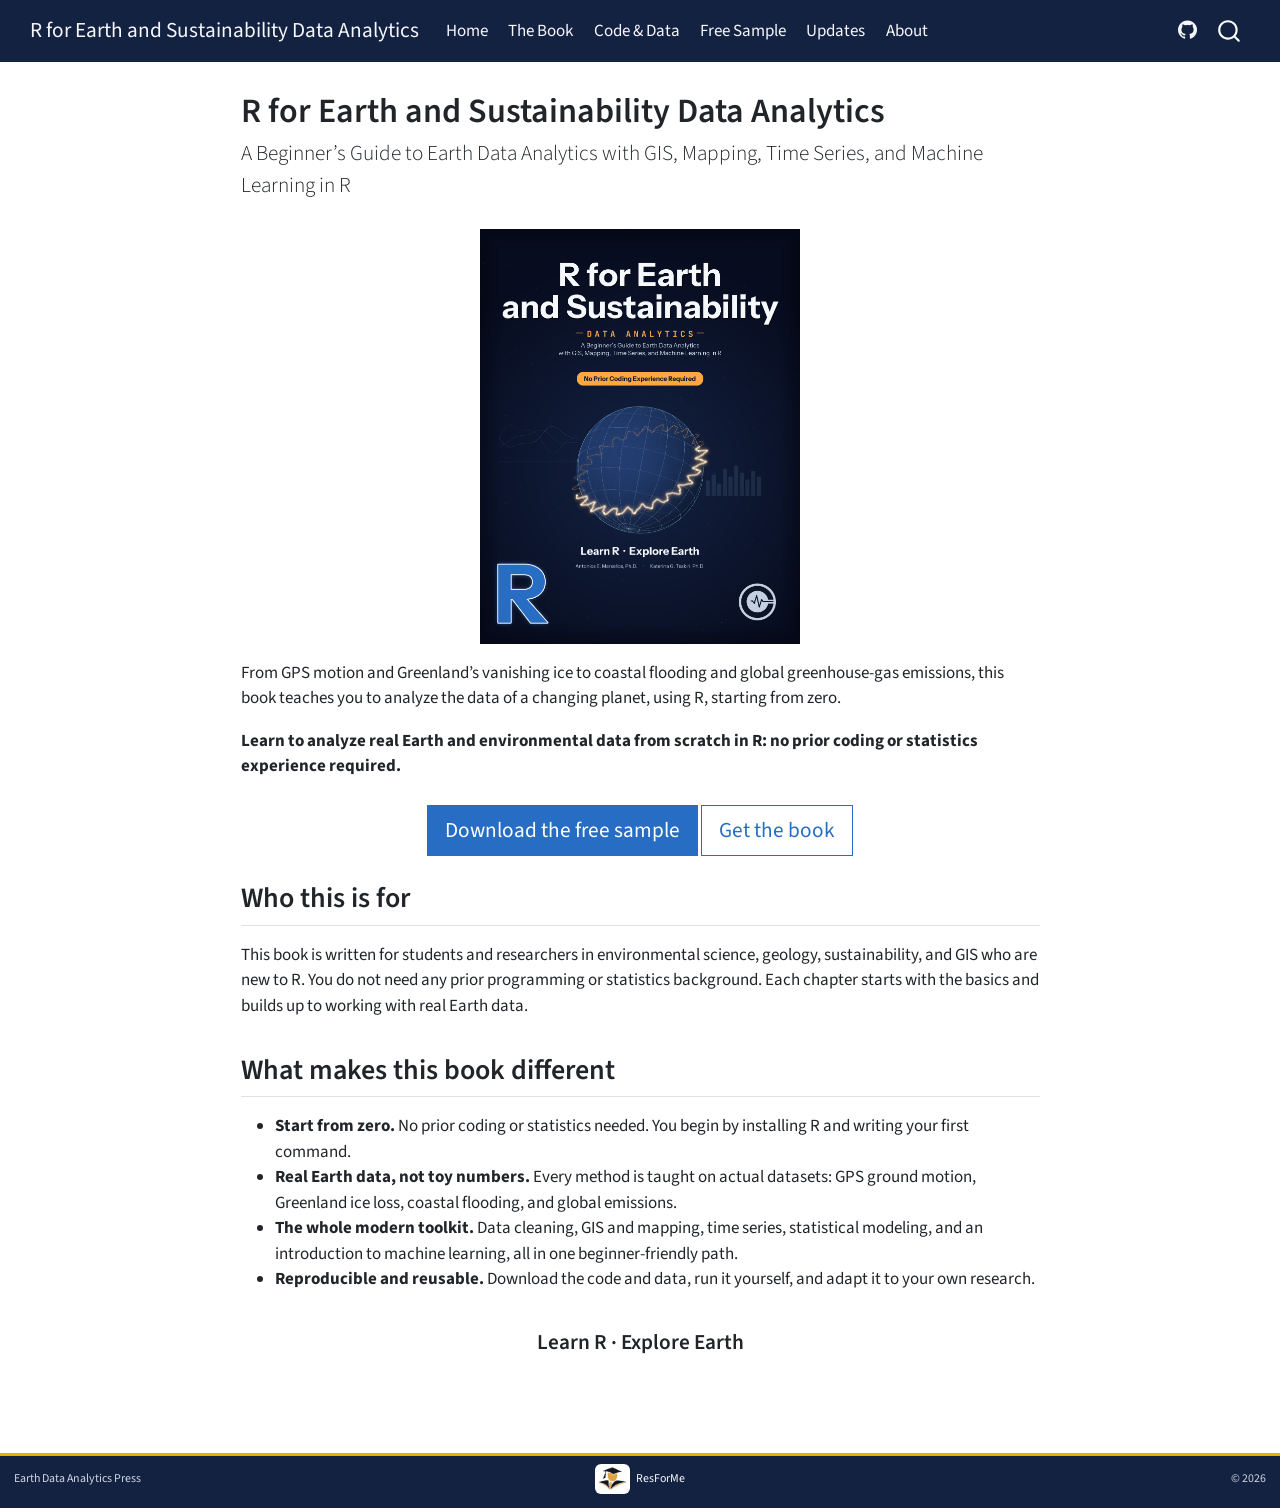
==== index.html @ 985284a3 "Initial R-GEO companion website Co-Authored-By: Claude Opus 4.8 (1M context) <noreply@anthropic.com>" ====
<!DOCTYPE html>
<html xmlns="http://www.w3.org/1999/xhtml" lang="en" xml:lang="en"><head>

<meta charset="utf-8">
<meta name="generator" content="quarto-1.5.57">

<meta name="viewport" content="width=device-width, initial-scale=1.0, user-scalable=yes">


<title>R for Earth and Sustainability Data Analytics</title>
<style>
code{white-space: pre-wrap;}
span.smallcaps{font-variant: small-caps;}
div.columns{display: flex; gap: min(4vw, 1.5em);}
div.column{flex: auto; overflow-x: auto;}
div.hanging-indent{margin-left: 1.5em; text-indent: -1.5em;}
ul.task-list{list-style: none;}
ul.task-list li input[type="checkbox"] {
  width: 0.8em;
  margin: 0 0.8em 0.2em -1em; /* quarto-specific, see https://github.com/quarto-dev/quarto-cli/issues/4556 */ 
  vertical-align: middle;
}
</style>


<script src="site_libs/quarto-nav/quarto-nav.js"></script>
<script src="site_libs/quarto-nav/headroom.min.js"></script>
<script src="site_libs/clipboard/clipboard.min.js"></script>
<script src="site_libs/quarto-search/autocomplete.umd.js"></script>
<script src="site_libs/quarto-search/fuse.min.js"></script>
<script src="site_libs/quarto-search/quarto-search.js"></script>
<meta name="quarto:offset" content="./">
<link href="./assets/press-logo.png" rel="icon" type="image/png">
<script src="site_libs/quarto-html/quarto.js"></script>
<script src="site_libs/quarto-html/popper.min.js"></script>
<script src="site_libs/quarto-html/tippy.umd.min.js"></script>
<script src="site_libs/quarto-html/anchor.min.js"></script>
<link href="site_libs/quarto-html/tippy.css" rel="stylesheet">
<link href="site_libs/quarto-html/quarto-syntax-highlighting.css" rel="stylesheet" id="quarto-text-highlighting-styles">
<script src="site_libs/bootstrap/bootstrap.min.js"></script>
<link href="site_libs/bootstrap/bootstrap-icons.css" rel="stylesheet">
<link href="site_libs/bootstrap/bootstrap.min.css" rel="stylesheet" id="quarto-bootstrap" data-mode="light">
<script id="quarto-search-options" type="application/json">{
  "location": "navbar",
  "copy-button": false,
  "collapse-after": 3,
  "panel-placement": "end",
  "type": "overlay",
  "limit": 50,
  "keyboard-shortcut": [
    "f",
    "/",
    "s"
  ],
  "show-item-context": false,
  "language": {
    "search-no-results-text": "No results",
    "search-matching-documents-text": "matching documents",
    "search-copy-link-title": "Copy link to search",
    "search-hide-matches-text": "Hide additional matches",
    "search-more-match-text": "more match in this document",
    "search-more-matches-text": "more matches in this document",
    "search-clear-button-title": "Clear",
    "search-text-placeholder": "",
    "search-detached-cancel-button-title": "Cancel",
    "search-submit-button-title": "Submit",
    "search-label": "Search"
  }
}</script>


<meta property="og:title" content="R for Earth and Sustainability Data Analytics">
<meta property="og:description" content="A Beginner’s Guide to Earth Data Analytics with GIS, Mapping, Time Series, and Machine Learning in R">
<meta property="og:image" content="https://marsellos.github.io/rgeo/assets/og-image.png">
<meta property="og:site_name" content="R for Earth and Sustainability Data Analytics">
<meta property="og:image:height" content="630">
<meta property="og:image:width" content="1200">
<meta name="twitter:title" content="R for Earth and Sustainability Data Analytics">
<meta name="twitter:description" content="A Beginner’s Guide to Earth Data Analytics with GIS, Mapping, Time Series, and Machine Learning in R">
<meta name="twitter:image" content="https://marsellos.github.io/rgeo/assets/cover.png">
<meta name="twitter:image-height" content="3300">
<meta name="twitter:image-width" content="2550">
<meta name="twitter:card" content="summary_large_image">
</head>

<body class="nav-fixed fullcontent">

<div id="quarto-search-results"></div>
  <header id="quarto-header" class="headroom fixed-top">
    <nav class="navbar navbar-expand-lg " data-bs-theme="dark">
      <div class="navbar-container container-fluid">
      <div class="navbar-brand-container mx-auto">
    <a class="navbar-brand" href="./index.html">
    <span class="navbar-title">R for Earth and Sustainability Data Analytics</span>
    </a>
  </div>
            <div id="quarto-search" class="" title="Search"></div>
          <button class="navbar-toggler" type="button" data-bs-toggle="collapse" data-bs-target="#navbarCollapse" aria-controls="navbarCollapse" role="menu" aria-expanded="false" aria-label="Toggle navigation" onclick="if (window.quartoToggleHeadroom) { window.quartoToggleHeadroom(); }">
  <span class="navbar-toggler-icon"></span>
</button>
          <div class="collapse navbar-collapse" id="navbarCollapse">
            <ul class="navbar-nav navbar-nav-scroll me-auto">
  <li class="nav-item">
    <a class="nav-link active" href="./index.html" aria-current="page"> 
<span class="menu-text">Home</span></a>
  </li>  
  <li class="nav-item">
    <a class="nav-link" href="./book.html"> 
<span class="menu-text">The Book</span></a>
  </li>  
  <li class="nav-item">
    <a class="nav-link" href="./code.html"> 
<span class="menu-text">Code &amp; Data</span></a>
  </li>  
  <li class="nav-item">
    <a class="nav-link" href="./sample.html"> 
<span class="menu-text">Free Sample</span></a>
  </li>  
  <li class="nav-item">
    <a class="nav-link" href="./updates.html"> 
<span class="menu-text">Updates</span></a>
  </li>  
  <li class="nav-item">
    <a class="nav-link" href="./about.html"> 
<span class="menu-text">About</span></a>
  </li>  
</ul>
            <ul class="navbar-nav navbar-nav-scroll ms-auto">
  <li class="nav-item compact">
    <a class="nav-link" href="https://github.com/marsellos/rgeo"> <i class="bi bi-github" role="img" aria-label="GitHub">
</i> 
<span class="menu-text"></span></a>
  </li>  
</ul>
          </div> <!-- /navcollapse -->
            <div class="quarto-navbar-tools">
</div>
      </div> <!-- /container-fluid -->
    </nav>
</header>
<!-- content -->
<div id="quarto-content" class="quarto-container page-columns page-rows-contents page-layout-article page-navbar">
<!-- sidebar -->
<!-- margin-sidebar -->
    
<!-- main -->
<main class="content" id="quarto-document-content">

<header id="title-block-header" class="quarto-title-block default">
<div class="quarto-title">
<h1 class="title">R for Earth and Sustainability Data Analytics</h1>
<p class="subtitle lead">A Beginner’s Guide to Earth Data Analytics with GIS, Mapping, Time Series, and Machine Learning in R</p>
</div>



<div class="quarto-title-meta">

    
  
    
  </div>
  


</header>


<div style="text-align: center;">
<p><img src="assets/cover.png" class="img-fluid" alt="Front cover of R for Earth and Sustainability Data Analytics" width="320"></p>
</div>
<p>From GPS motion and Greenland’s vanishing ice to coastal flooding and global greenhouse-gas emissions, this book teaches you to analyze the data of a changing planet, using R, starting from zero.</p>
<p><strong>Learn to analyze real Earth and environmental data from scratch in R: no prior coding or statistics experience required.</strong></p>
<div style="text-align: center; margin-top: 1.5rem; margin-bottom: 1.5rem;">
<p><a href="./sample.html" class="btn btn-primary btn-lg">Download the free sample</a> <!-- TODO: replace the placeholder href below with the live Amazon/KDP product link once the book is published. --> <a href="#" class="btn btn-outline-primary btn-lg">Get the book</a></p>
</div>
<section id="who-this-is-for" class="level2">
<h2 class="anchored" data-anchor-id="who-this-is-for">Who this is for</h2>
<p>This book is written for students and researchers in environmental science, geology, sustainability, and GIS who are new to R. You do not need any prior programming or statistics background. Each chapter starts with the basics and builds up to working with real Earth data.</p>
</section>
<section id="what-makes-this-book-different" class="level2">
<h2 class="anchored" data-anchor-id="what-makes-this-book-different">What makes this book different</h2>
<ul>
<li><strong>Start from zero.</strong> No prior coding or statistics needed. You begin by installing R and writing your first command.</li>
<li><strong>Real Earth data, not toy numbers.</strong> Every method is taught on actual datasets: GPS ground motion, Greenland ice loss, coastal flooding, and global emissions.</li>
<li><strong>The whole modern toolkit.</strong> Data cleaning, GIS and mapping, time series, statistical modeling, and an introduction to machine learning, all in one beginner-friendly path.</li>
<li><strong>Reproducible and reusable.</strong> Download the code and data, run it yourself, and adapt it to your own research.</li>
</ul>
<div style="text-align: center; font-size: 1.25rem; font-weight: 600; margin-top: 2rem;">
<p>Learn R · Explore Earth</p>
</div>


</section>

</main> <!-- /main -->
<script id="quarto-html-after-body" type="application/javascript">
window.document.addEventListener("DOMContentLoaded", function (event) {
  const toggleBodyColorMode = (bsSheetEl) => {
    const mode = bsSheetEl.getAttribute("data-mode");
    const bodyEl = window.document.querySelector("body");
    if (mode === "dark") {
      bodyEl.classList.add("quarto-dark");
      bodyEl.classList.remove("quarto-light");
    } else {
      bodyEl.classList.add("quarto-light");
      bodyEl.classList.remove("quarto-dark");
    }
  }
  const toggleBodyColorPrimary = () => {
    const bsSheetEl = window.document.querySelector("link#quarto-bootstrap");
    if (bsSheetEl) {
      toggleBodyColorMode(bsSheetEl);
    }
  }
  toggleBodyColorPrimary();  
  const icon = "";
  const anchorJS = new window.AnchorJS();
  anchorJS.options = {
    placement: 'right',
    icon: icon
  };
  anchorJS.add('.anchored');
  const isCodeAnnotation = (el) => {
    for (const clz of el.classList) {
      if (clz.startsWith('code-annotation-')) {                     
        return true;
      }
    }
    return false;
  }
  const onCopySuccess = function(e) {
    // button target
    const button = e.trigger;
    // don't keep focus
    button.blur();
    // flash "checked"
    button.classList.add('code-copy-button-checked');
    var currentTitle = button.getAttribute("title");
    button.setAttribute("title", "Copied!");
    let tooltip;
    if (window.bootstrap) {
      button.setAttribute("data-bs-toggle", "tooltip");
      button.setAttribute("data-bs-placement", "left");
      button.setAttribute("data-bs-title", "Copied!");
      tooltip = new bootstrap.Tooltip(button, 
        { trigger: "manual", 
          customClass: "code-copy-button-tooltip",
          offset: [0, -8]});
      tooltip.show();    
    }
    setTimeout(function() {
      if (tooltip) {
        tooltip.hide();
        button.removeAttribute("data-bs-title");
        button.removeAttribute("data-bs-toggle");
        button.removeAttribute("data-bs-placement");
      }
      button.setAttribute("title", currentTitle);
      button.classList.remove('code-copy-button-checked');
    }, 1000);
    // clear code selection
    e.clearSelection();
  }
  const getTextToCopy = function(trigger) {
      const codeEl = trigger.previousElementSibling.cloneNode(true);
      for (const childEl of codeEl.children) {
        if (isCodeAnnotation(childEl)) {
          childEl.remove();
        }
      }
      return codeEl.innerText;
  }
  const clipboard = new window.ClipboardJS('.code-copy-button:not([data-in-quarto-modal])', {
    text: getTextToCopy
  });
  clipboard.on('success', onCopySuccess);
  if (window.document.getElementById('quarto-embedded-source-code-modal')) {
    // For code content inside modals, clipBoardJS needs to be initialized with a container option
    // TODO: Check when it could be a function (https://github.com/zenorocha/clipboard.js/issues/860)
    const clipboardModal = new window.ClipboardJS('.code-copy-button[data-in-quarto-modal]', {
      text: getTextToCopy,
      container: window.document.getElementById('quarto-embedded-source-code-modal')
    });
    clipboardModal.on('success', onCopySuccess);
  }
    var localhostRegex = new RegExp(/^(?:http|https):\/\/localhost\:?[0-9]*\//);
    var mailtoRegex = new RegExp(/^mailto:/);
      var filterRegex = new RegExp("https:\/\/marsellos\.github\.io\/rgeo\/");
    var isInternal = (href) => {
        return filterRegex.test(href) || localhostRegex.test(href) || mailtoRegex.test(href);
    }
    // Inspect non-navigation links and adorn them if external
 	var links = window.document.querySelectorAll('a[href]:not(.nav-link):not(.navbar-brand):not(.toc-action):not(.sidebar-link):not(.sidebar-item-toggle):not(.pagination-link):not(.no-external):not([aria-hidden]):not(.dropdown-item):not(.quarto-navigation-tool):not(.about-link)');
    for (var i=0; i<links.length; i++) {
      const link = links[i];
      if (!isInternal(link.href)) {
        // undo the damage that might have been done by quarto-nav.js in the case of
        // links that we want to consider external
        if (link.dataset.originalHref !== undefined) {
          link.href = link.dataset.originalHref;
        }
      }
    }
  function tippyHover(el, contentFn, onTriggerFn, onUntriggerFn) {
    const config = {
      allowHTML: true,
      maxWidth: 500,
      delay: 100,
      arrow: false,
      appendTo: function(el) {
          return el.parentElement;
      },
      interactive: true,
      interactiveBorder: 10,
      theme: 'quarto',
      placement: 'bottom-start',
    };
    if (contentFn) {
      config.content = contentFn;
    }
    if (onTriggerFn) {
      config.onTrigger = onTriggerFn;
    }
    if (onUntriggerFn) {
      config.onUntrigger = onUntriggerFn;
    }
    window.tippy(el, config); 
  }
  const noterefs = window.document.querySelectorAll('a[role="doc-noteref"]');
  for (var i=0; i<noterefs.length; i++) {
    const ref = noterefs[i];
    tippyHover(ref, function() {
      // use id or data attribute instead here
      let href = ref.getAttribute('data-footnote-href') || ref.getAttribute('href');
      try { href = new URL(href).hash; } catch {}
      const id = href.replace(/^#\/?/, "");
      const note = window.document.getElementById(id);
      if (note) {
        return note.innerHTML;
      } else {
        return "";
      }
    });
  }
  const xrefs = window.document.querySelectorAll('a.quarto-xref');
  const processXRef = (id, note) => {
    // Strip column container classes
    const stripColumnClz = (el) => {
      el.classList.remove("page-full", "page-columns");
      if (el.children) {
        for (const child of el.children) {
          stripColumnClz(child);
        }
      }
    }
    stripColumnClz(note)
    if (id === null || id.startsWith('sec-')) {
      // Special case sections, only their first couple elements
      const container = document.createElement("div");
      if (note.children && note.children.length > 2) {
        container.appendChild(note.children[0].cloneNode(true));
        for (let i = 1; i < note.children.length; i++) {
          const child = note.children[i];
          if (child.tagName === "P" && child.innerText === "") {
            continue;
          } else {
            container.appendChild(child.cloneNode(true));
            break;
          }
        }
        if (window.Quarto?.typesetMath) {
          window.Quarto.typesetMath(container);
        }
        return container.innerHTML
      } else {
        if (window.Quarto?.typesetMath) {
          window.Quarto.typesetMath(note);
        }
        return note.innerHTML;
      }
    } else {
      // Remove any anchor links if they are present
      const anchorLink = note.querySelector('a.anchorjs-link');
      if (anchorLink) {
        anchorLink.remove();
      }
      if (window.Quarto?.typesetMath) {
        window.Quarto.typesetMath(note);
      }
      // TODO in 1.5, we should make sure this works without a callout special case
      if (note.classList.contains("callout")) {
        return note.outerHTML;
      } else {
        return note.innerHTML;
      }
    }
  }
  for (var i=0; i<xrefs.length; i++) {
    const xref = xrefs[i];
    tippyHover(xref, undefined, function(instance) {
      instance.disable();
      let url = xref.getAttribute('href');
      let hash = undefined; 
      if (url.startsWith('#')) {
        hash = url;
      } else {
        try { hash = new URL(url).hash; } catch {}
      }
      if (hash) {
        const id = hash.replace(/^#\/?/, "");
        const note = window.document.getElementById(id);
        if (note !== null) {
          try {
            const html = processXRef(id, note.cloneNode(true));
            instance.setContent(html);
          } finally {
            instance.enable();
            instance.show();
          }
        } else {
          // See if we can fetch this
          fetch(url.split('#')[0])
          .then(res => res.text())
          .then(html => {
            const parser = new DOMParser();
            const htmlDoc = parser.parseFromString(html, "text/html");
            const note = htmlDoc.getElementById(id);
            if (note !== null) {
              const html = processXRef(id, note);
              instance.setContent(html);
            } 
          }).finally(() => {
            instance.enable();
            instance.show();
          });
        }
      } else {
        // See if we can fetch a full url (with no hash to target)
        // This is a special case and we should probably do some content thinning / targeting
        fetch(url)
        .then(res => res.text())
        .then(html => {
          const parser = new DOMParser();
          const htmlDoc = parser.parseFromString(html, "text/html");
          const note = htmlDoc.querySelector('main.content');
          if (note !== null) {
            // This should only happen for chapter cross references
            // (since there is no id in the URL)
            // remove the first header
            if (note.children.length > 0 && note.children[0].tagName === "HEADER") {
              note.children[0].remove();
            }
            const html = processXRef(null, note);
            instance.setContent(html);
          } 
        }).finally(() => {
          instance.enable();
          instance.show();
        });
      }
    }, function(instance) {
    });
  }
      let selectedAnnoteEl;
      const selectorForAnnotation = ( cell, annotation) => {
        let cellAttr = 'data-code-cell="' + cell + '"';
        let lineAttr = 'data-code-annotation="' +  annotation + '"';
        const selector = 'span[' + cellAttr + '][' + lineAttr + ']';
        return selector;
      }
      const selectCodeLines = (annoteEl) => {
        const doc = window.document;
        const targetCell = annoteEl.getAttribute("data-target-cell");
        const targetAnnotation = annoteEl.getAttribute("data-target-annotation");
        const annoteSpan = window.document.querySelector(selectorForAnnotation(targetCell, targetAnnotation));
        const lines = annoteSpan.getAttribute("data-code-lines").split(",");
        const lineIds = lines.map((line) => {
          return targetCell + "-" + line;
        })
        let top = null;
        let height = null;
        let parent = null;
        if (lineIds.length > 0) {
            //compute the position of the single el (top and bottom and make a div)
            const el = window.document.getElementById(lineIds[0]);
            top = el.offsetTop;
            height = el.offsetHeight;
            parent = el.parentElement.parentElement;
          if (lineIds.length > 1) {
            const lastEl = window.document.getElementById(lineIds[lineIds.length - 1]);
            const bottom = lastEl.offsetTop + lastEl.offsetHeight;
            height = bottom - top;
          }
          if (top !== null && height !== null && parent !== null) {
            // cook up a div (if necessary) and position it 
            let div = window.document.getElementById("code-annotation-line-highlight");
            if (div === null) {
              div = window.document.createElement("div");
              div.setAttribute("id", "code-annotation-line-highlight");
              div.style.position = 'absolute';
              parent.appendChild(div);
            }
            div.style.top = top - 2 + "px";
            div.style.height = height + 4 + "px";
            div.style.left = 0;
            let gutterDiv = window.document.getElementById("code-annotation-line-highlight-gutter");
            if (gutterDiv === null) {
              gutterDiv = window.document.createElement("div");
              gutterDiv.setAttribute("id", "code-annotation-line-highlight-gutter");
              gutterDiv.style.position = 'absolute';
              const codeCell = window.document.getElementById(targetCell);
              const gutter = codeCell.querySelector('.code-annotation-gutter');
              gutter.appendChild(gutterDiv);
            }
            gutterDiv.style.top = top - 2 + "px";
            gutterDiv.style.height = height + 4 + "px";
          }
          selectedAnnoteEl = annoteEl;
        }
      };
      const unselectCodeLines = () => {
        const elementsIds = ["code-annotation-line-highlight", "code-annotation-line-highlight-gutter"];
        elementsIds.forEach((elId) => {
          const div = window.document.getElementById(elId);
          if (div) {
            div.remove();
          }
        });
        selectedAnnoteEl = undefined;
      };
        // Handle positioning of the toggle
    window.addEventListener(
      "resize",
      throttle(() => {
        elRect = undefined;
        if (selectedAnnoteEl) {
          selectCodeLines(selectedAnnoteEl);
        }
      }, 10)
    );
    function throttle(fn, ms) {
    let throttle = false;
    let timer;
      return (...args) => {
        if(!throttle) { // first call gets through
            fn.apply(this, args);
            throttle = true;
        } else { // all the others get throttled
            if(timer) clearTimeout(timer); // cancel #2
            timer = setTimeout(() => {
              fn.apply(this, args);
              timer = throttle = false;
            }, ms);
        }
      };
    }
      // Attach click handler to the DT
      const annoteDls = window.document.querySelectorAll('dt[data-target-cell]');
      for (const annoteDlNode of annoteDls) {
        annoteDlNode.addEventListener('click', (event) => {
          const clickedEl = event.target;
          if (clickedEl !== selectedAnnoteEl) {
            unselectCodeLines();
            const activeEl = window.document.querySelector('dt[data-target-cell].code-annotation-active');
            if (activeEl) {
              activeEl.classList.remove('code-annotation-active');
            }
            selectCodeLines(clickedEl);
            clickedEl.classList.add('code-annotation-active');
          } else {
            // Unselect the line
            unselectCodeLines();
            clickedEl.classList.remove('code-annotation-active');
          }
        });
      }
  const findCites = (el) => {
    const parentEl = el.parentElement;
    if (parentEl) {
      const cites = parentEl.dataset.cites;
      if (cites) {
        return {
          el,
          cites: cites.split(' ')
        };
      } else {
        return findCites(el.parentElement)
      }
    } else {
      return undefined;
    }
  };
  var bibliorefs = window.document.querySelectorAll('a[role="doc-biblioref"]');
  for (var i=0; i<bibliorefs.length; i++) {
    const ref = bibliorefs[i];
    const citeInfo = findCites(ref);
    if (citeInfo) {
      tippyHover(citeInfo.el, function() {
        var popup = window.document.createElement('div');
        citeInfo.cites.forEach(function(cite) {
          var citeDiv = window.document.createElement('div');
          citeDiv.classList.add('hanging-indent');
          citeDiv.classList.add('csl-entry');
          var biblioDiv = window.document.getElementById('ref-' + cite);
          if (biblioDiv) {
            citeDiv.innerHTML = biblioDiv.innerHTML;
          }
          popup.appendChild(citeDiv);
        });
        return popup.innerHTML;
      });
    }
  }
});
</script>
<script src="https://giscus.app/client.js" data-repo="marsellos/rgeo" data-repo-id="R_kgDOS92UCw" data-category="Announcements" data-category-id="DIC_kwDOS92UC84C_YJs" data-mapping="pathname" data-reactions-enabled="1" data-emit-metadata="0" data-input-position="top" data-theme="light" data-lang="en" crossorigin="anonymous" async="">
</script>
<input type="hidden" id="giscus-base-theme" value="light">
<input type="hidden" id="giscus-alt-theme" value="dark">
</div> <!-- /content -->
<footer class="footer">
  <div class="nav-footer">
    <div class="nav-footer-left">
<p>Earth Data Analytics Press</p>
</div>   
    <div class="nav-footer-center">
<p><a href="https://resforme.com" style="text-decoration:none"><img src="assets/resforme-logo.png" alt="ResForMe" style="height:30px;background:#fff;border-radius:6px;padding:3px;vertical-align:middle;margin-right:6px">ResForMe</a></p>
</div>
    <div class="nav-footer-right">
<p>© 2026</p>
</div>
  </div>
</footer>




</body></html>
---- site_libs/quarto-html/tippy.css ----
.tippy-box[data-animation=fade][data-state=hidden]{opacity:0}[data-tippy-root]{max-width:calc(100vw - 10px)}.tippy-box{position:relative;background-color:#333;color:#fff;border-radius:4px;font-size:14px;line-height:1.4;white-space:normal;outline:0;transition-property:transform,visibility,opacity}.tippy-box[data-placement^=top]>.tippy-arrow{bottom:0}.tippy-box[data-placement^=top]>.tippy-arrow:before{bottom:-7px;left:0;border-width:8px 8px 0;border-top-color:initial;transform-origin:center top}.tippy-box[data-placement^=bottom]>.tippy-arrow{top:0}.tippy-box[data-placement^=bottom]>.tippy-arrow:before{top:-7px;left:0;border-width:0 8px 8px;border-bottom-color:initial;transform-origin:center bottom}.tippy-box[data-placement^=left]>.tippy-arrow{right:0}.tippy-box[data-placement^=left]>.tippy-arrow:before{border-width:8px 0 8px 8px;border-left-color:initial;right:-7px;transform-origin:center left}.tippy-box[data-placement^=right]>.tippy-arrow{left:0}.tippy-box[data-placement^=right]>.tippy-arrow:before{left:-7px;border-width:8px 8px 8px 0;border-right-color:initial;transform-origin:center right}.tippy-box[data-inertia][data-state=visible]{transition-timing-function:cubic-bezier(.54,1.5,.38,1.11)}.tippy-arrow{width:16px;height:16px;color:#333}.tippy-arrow:before{content:"";position:absolute;border-color:transparent;border-style:solid}.tippy-content{position:relative;padding:5px 9px;z-index:1}
---- site_libs/quarto-html/quarto-syntax-highlighting.css ----
/* quarto syntax highlight colors */
:root {
  --quarto-hl-ot-color: #003B4F;
  --quarto-hl-at-color: #657422;
  --quarto-hl-ss-color: #20794D;
  --quarto-hl-an-color: #5E5E5E;
  --quarto-hl-fu-color: #4758AB;
  --quarto-hl-st-color: #20794D;
  --quarto-hl-cf-color: #003B4F;
  --quarto-hl-op-color: #5E5E5E;
  --quarto-hl-er-color: #AD0000;
  --quarto-hl-bn-color: #AD0000;
  --quarto-hl-al-color: #AD0000;
  --quarto-hl-va-color: #111111;
  --quarto-hl-bu-color: inherit;
  --quarto-hl-ex-color: inherit;
  --quarto-hl-pp-color: #AD0000;
  --quarto-hl-in-color: #5E5E5E;
  --quarto-hl-vs-color: #20794D;
  --quarto-hl-wa-color: #5E5E5E;
  --quarto-hl-do-color: #5E5E5E;
  --quarto-hl-im-color: #00769E;
  --quarto-hl-ch-color: #20794D;
  --quarto-hl-dt-color: #AD0000;
  --quarto-hl-fl-color: #AD0000;
  --quarto-hl-co-color: #5E5E5E;
  --quarto-hl-cv-color: #5E5E5E;
  --quarto-hl-cn-color: #8f5902;
  --quarto-hl-sc-color: #5E5E5E;
  --quarto-hl-dv-color: #AD0000;
  --quarto-hl-kw-color: #003B4F;
}

/* other quarto variables */
:root {
  --quarto-font-monospace: SFMono-Regular, Menlo, Monaco, Consolas, "Liberation Mono", "Courier New", monospace;
}

pre > code.sourceCode > span {
  color: #003B4F;
}

code span {
  color: #003B4F;
}

code.sourceCode > span {
  color: #003B4F;
}

div.sourceCode,
div.sourceCode pre.sourceCode {
  color: #003B4F;
}

code span.ot {
  color: #003B4F;
  font-style: inherit;
}

code span.at {
  color: #657422;
  font-style: inherit;
}

code span.ss {
  color: #20794D;
  font-style: inherit;
}

code span.an {
  color: #5E5E5E;
  font-style: inherit;
}

code span.fu {
  color: #4758AB;
  font-style: inherit;
}

code span.st {
  color: #20794D;
  font-style: inherit;
}

code span.cf {
  color: #003B4F;
  font-weight: bold;
  font-style: inherit;
}

code span.op {
  color: #5E5E5E;
  font-style: inherit;
}

code span.er {
  color: #AD0000;
  font-style: inherit;
}

code span.bn {
  color: #AD0000;
  font-style: inherit;
}

code span.al {
  color: #AD0000;
  font-style: inherit;
}

code span.va {
  color: #111111;
  font-style: inherit;
}

code span.bu {
  font-style: inherit;
}

code span.ex {
  font-style: inherit;
}

code span.pp {
  color: #AD0000;
  font-style: inherit;
}

code span.in {
  color: #5E5E5E;
  font-style: inherit;
}

code span.vs {
  color: #20794D;
  font-style: inherit;
}

code span.wa {
  color: #5E5E5E;
  font-style: italic;
}

code span.do {
  color: #5E5E5E;
  font-style: italic;
}

code span.im {
  color: #00769E;
  font-style: inherit;
}

code span.ch {
  color: #20794D;
  font-style: inherit;
}

code span.dt {
  color: #AD0000;
  font-style: inherit;
}

code span.fl {
  color: #AD0000;
  font-style: inherit;
}

code span.co {
  color: #5E5E5E;
  font-style: inherit;
}

code span.cv {
  color: #5E5E5E;
  font-style: italic;
}

code span.cn {
  color: #8f5902;
  font-style: inherit;
}

code span.sc {
  color: #5E5E5E;
  font-style: inherit;
}

code span.dv {
  color: #AD0000;
  font-style: inherit;
}

code span.kw {
  color: #003B4F;
  font-weight: bold;
  font-style: inherit;
}

.prevent-inlining {
  content: "</";
}

/*# sourceMappingURL=debc5d5d77c3f9108843748ff7464032.css.map */
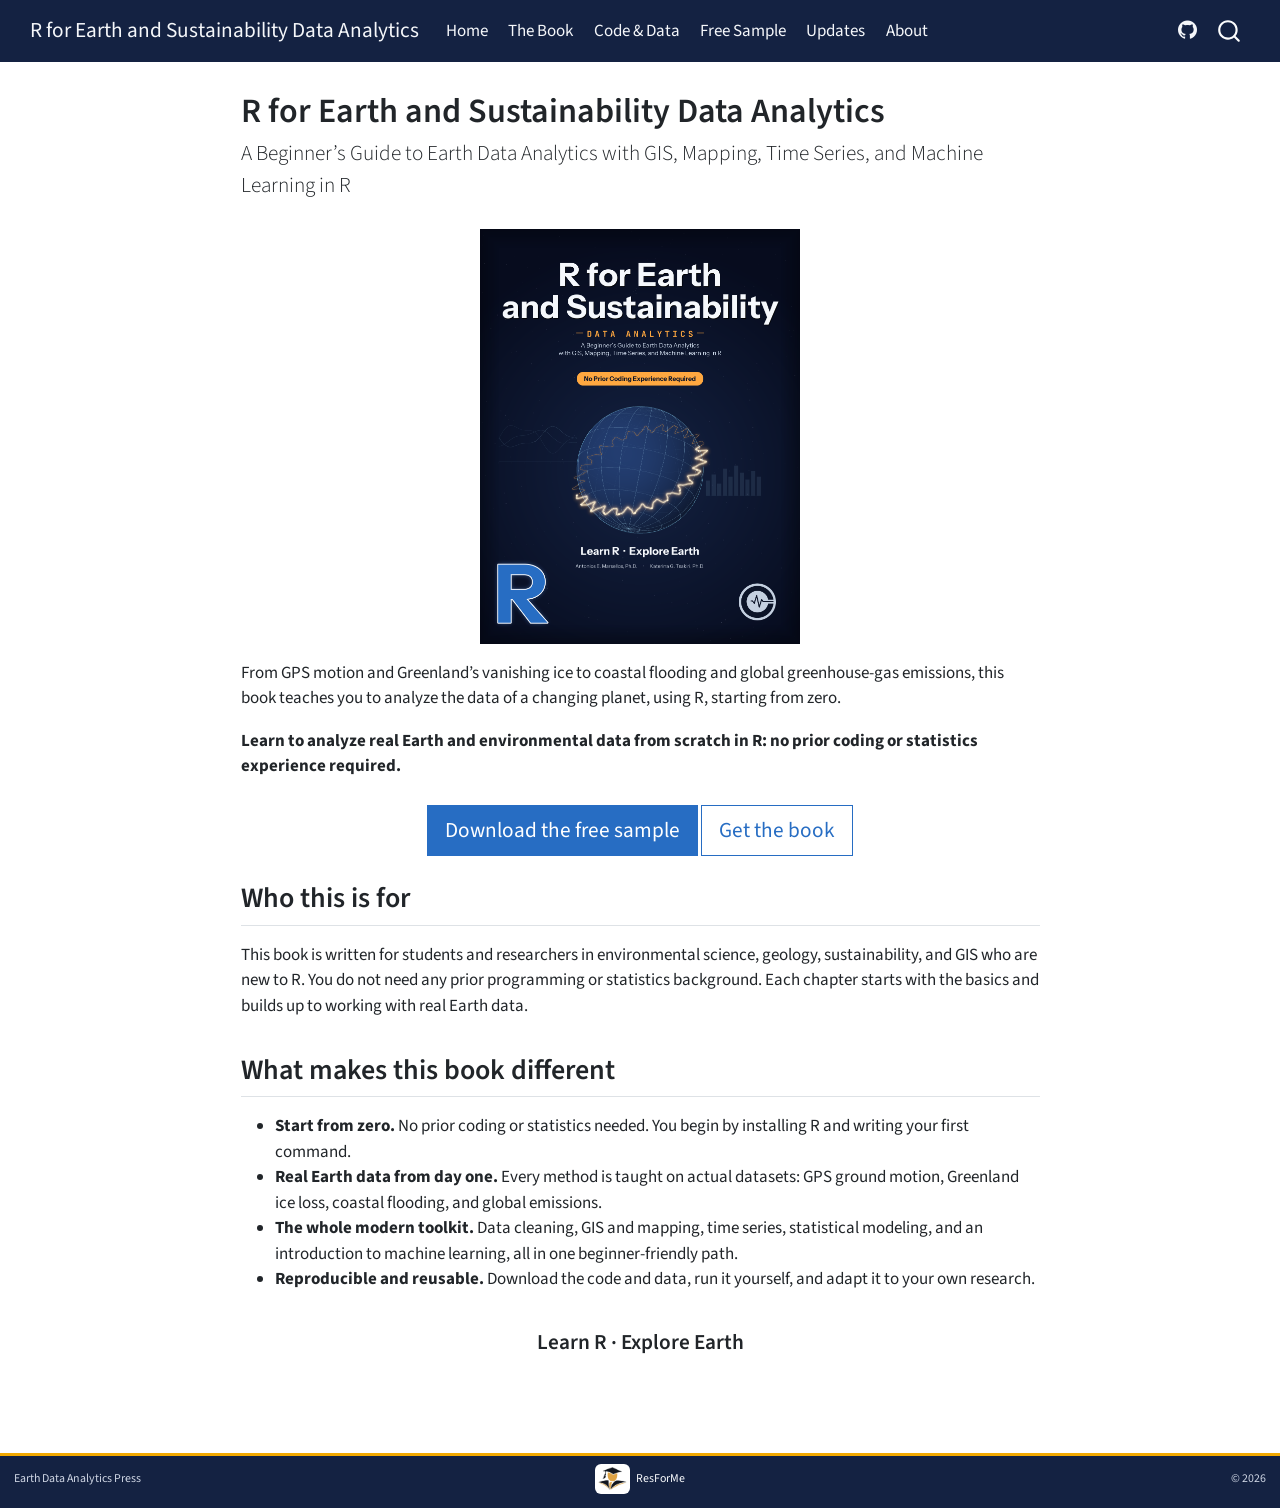
==== commit 840bcb8b: "Reword 'toy numbers' to direct positive phrasing Co-Authored-By: Claude Opus 4.8 (1M context) <norep" ====
--- a/index.html
+++ b/index.html
@@ -182,7 +182,7 @@
 <h2 class="anchored" data-anchor-id="what-makes-this-book-different">What makes this book different</h2>
 <ul>
 <li><strong>Start from zero.</strong> No prior coding or statistics needed. You begin by installing R and writing your first command.</li>
-<li><strong>Real Earth data, not toy numbers.</strong> Every method is taught on actual datasets: GPS ground motion, Greenland ice loss, coastal flooding, and global emissions.</li>
+<li><strong>Real Earth data from day one.</strong> Every method is taught on actual datasets: GPS ground motion, Greenland ice loss, coastal flooding, and global emissions.</li>
 <li><strong>The whole modern toolkit.</strong> Data cleaning, GIS and mapping, time series, statistical modeling, and an introduction to machine learning, all in one beginner-friendly path.</li>
 <li><strong>Reproducible and reusable.</strong> Download the code and data, run it yourself, and adapt it to your own research.</li>
 </ul>
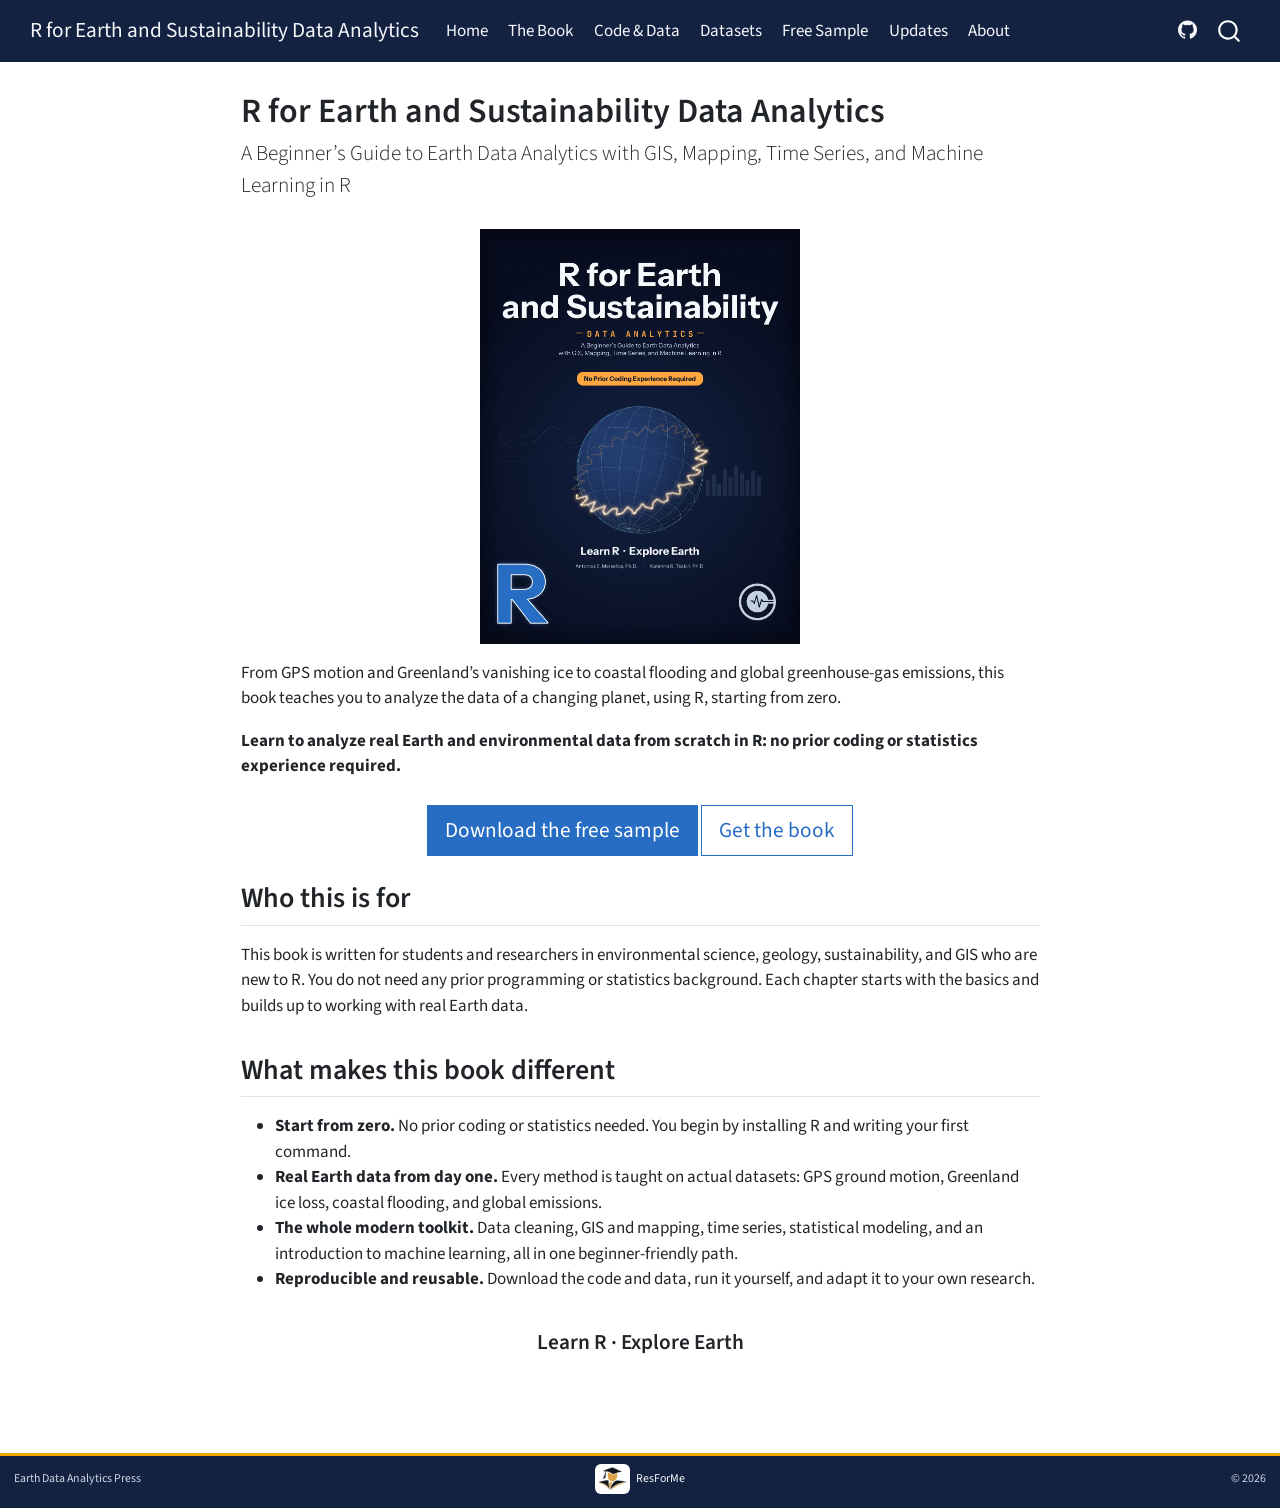
==== commit d82a8adf: "Add Datasets page: per-chapter public dataset archive Mirror the public datasets the book uses (USGS" ====
--- a/index.html
+++ b/index.html
@@ -111,6 +111,10 @@
   <li class="nav-item">
     <a class="nav-link" href="./code.html"> 
 <span class="menu-text">Code &amp; Data</span></a>
+  </li>  
+  <li class="nav-item">
+    <a class="nav-link" href="./datasets.html"> 
+<span class="menu-text">Datasets</span></a>
   </li>  
   <li class="nav-item">
     <a class="nav-link" href="./sample.html"> 
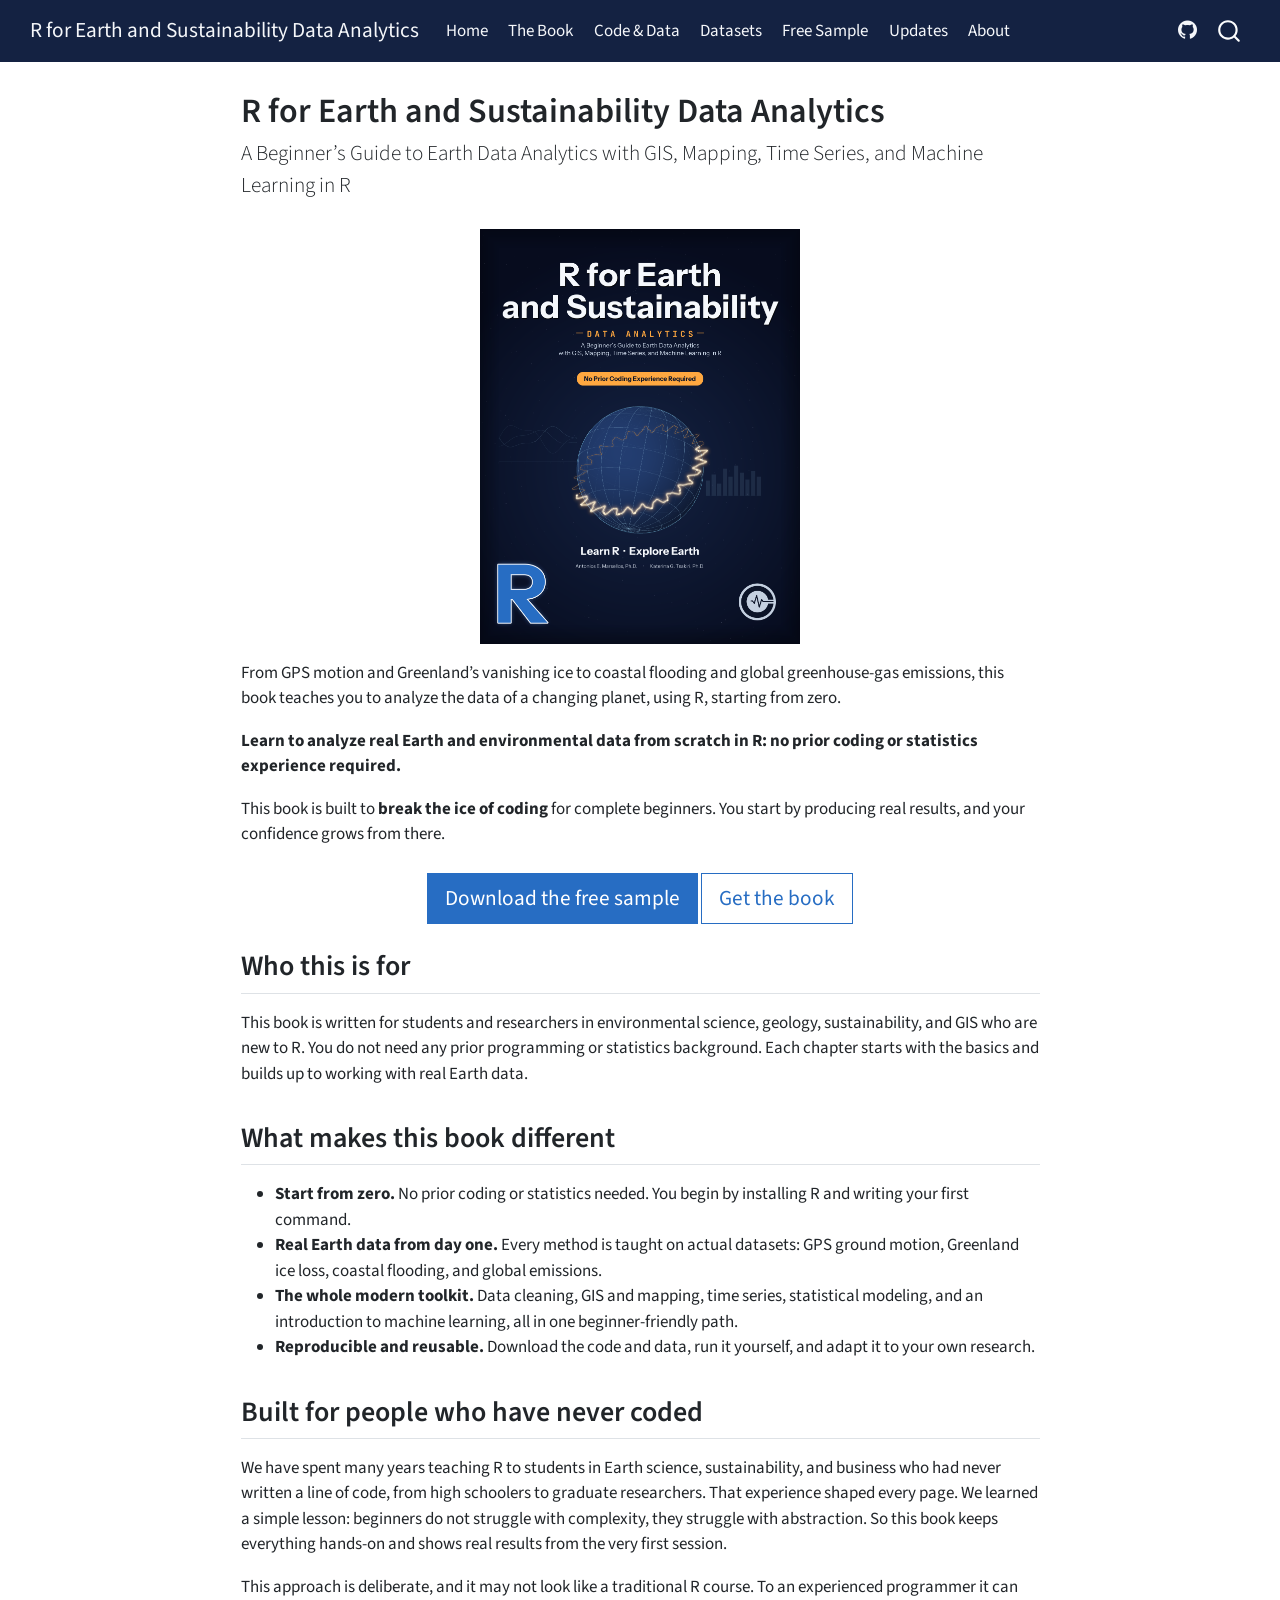
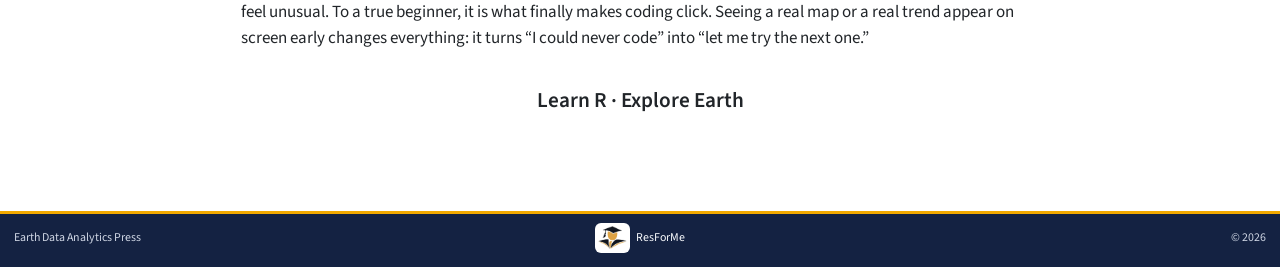
==== commit 3ed3224f: "Website: new-tab links + beginner-first motivational copy - External links open in a new tab (link-e" ====
--- a/index.html
+++ b/index.html
@@ -175,8 +175,9 @@
 </div>
 <p>From GPS motion and Greenland’s vanishing ice to coastal flooding and global greenhouse-gas emissions, this book teaches you to analyze the data of a changing planet, using R, starting from zero.</p>
 <p><strong>Learn to analyze real Earth and environmental data from scratch in R: no prior coding or statistics experience required.</strong></p>
+<p>This book is built to <strong>break the ice of coding</strong> for complete beginners. You start by producing real results, and your confidence grows from there.</p>
 <div style="text-align: center; margin-top: 1.5rem; margin-bottom: 1.5rem;">
-<p><a href="./sample.html" class="btn btn-primary btn-lg">Download the free sample</a> <!-- TODO: replace the placeholder href below with the live Amazon/KDP product link once the book is published. --> <a href="#" class="btn btn-outline-primary btn-lg">Get the book</a></p>
+<p><a href="sample/R-GEO_sample_chapter1.pdf" class="btn btn-primary btn-lg" target="_blank" rel="noopener">Download the free sample</a> <!-- TODO: replace the placeholder href below with the live Amazon/KDP product link once the book is published. --> <a href="#" class="btn btn-outline-primary btn-lg">Get the book</a></p>
 </div>
 <section id="who-this-is-for" class="level2">
 <h2 class="anchored" data-anchor-id="who-this-is-for">Who this is for</h2>
@@ -190,6 +191,11 @@
 <li><strong>The whole modern toolkit.</strong> Data cleaning, GIS and mapping, time series, statistical modeling, and an introduction to machine learning, all in one beginner-friendly path.</li>
 <li><strong>Reproducible and reusable.</strong> Download the code and data, run it yourself, and adapt it to your own research.</li>
 </ul>
+</section>
+<section id="built-for-people-who-have-never-coded" class="level2">
+<h2 class="anchored" data-anchor-id="built-for-people-who-have-never-coded">Built for people who have never coded</h2>
+<p>We have spent many years teaching R to students in Earth science, sustainability, and business who had never written a line of code, from high schoolers to graduate researchers. That experience shaped every page. We learned a simple lesson: beginners do not struggle with complexity, they struggle with abstraction. So this book keeps everything hands-on and shows real results from the very first session.</p>
+<p>This approach is deliberate, and it may not look like a traditional R course. To an experienced programmer it can feel unusual. To a true beginner, it is what finally makes coding click. Seeing a real map or a real trend appear on screen early changes everything: it turns “I could never code” into “let me try the next one.”</p>
 <div style="text-align: center; font-size: 1.25rem; font-weight: 600; margin-top: 2rem;">
 <p>Learn R · Explore Earth</p>
 </div>
@@ -304,6 +310,11 @@
         if (link.dataset.originalHref !== undefined) {
           link.href = link.dataset.originalHref;
         }
+          // target, if specified
+          link.setAttribute("target", "_blank");
+          if (link.getAttribute("rel") === null) {
+            link.setAttribute("rel", "noopener");
+          }
       }
     }
   function tippyHover(el, contentFn, onTriggerFn, onUntriggerFn) {
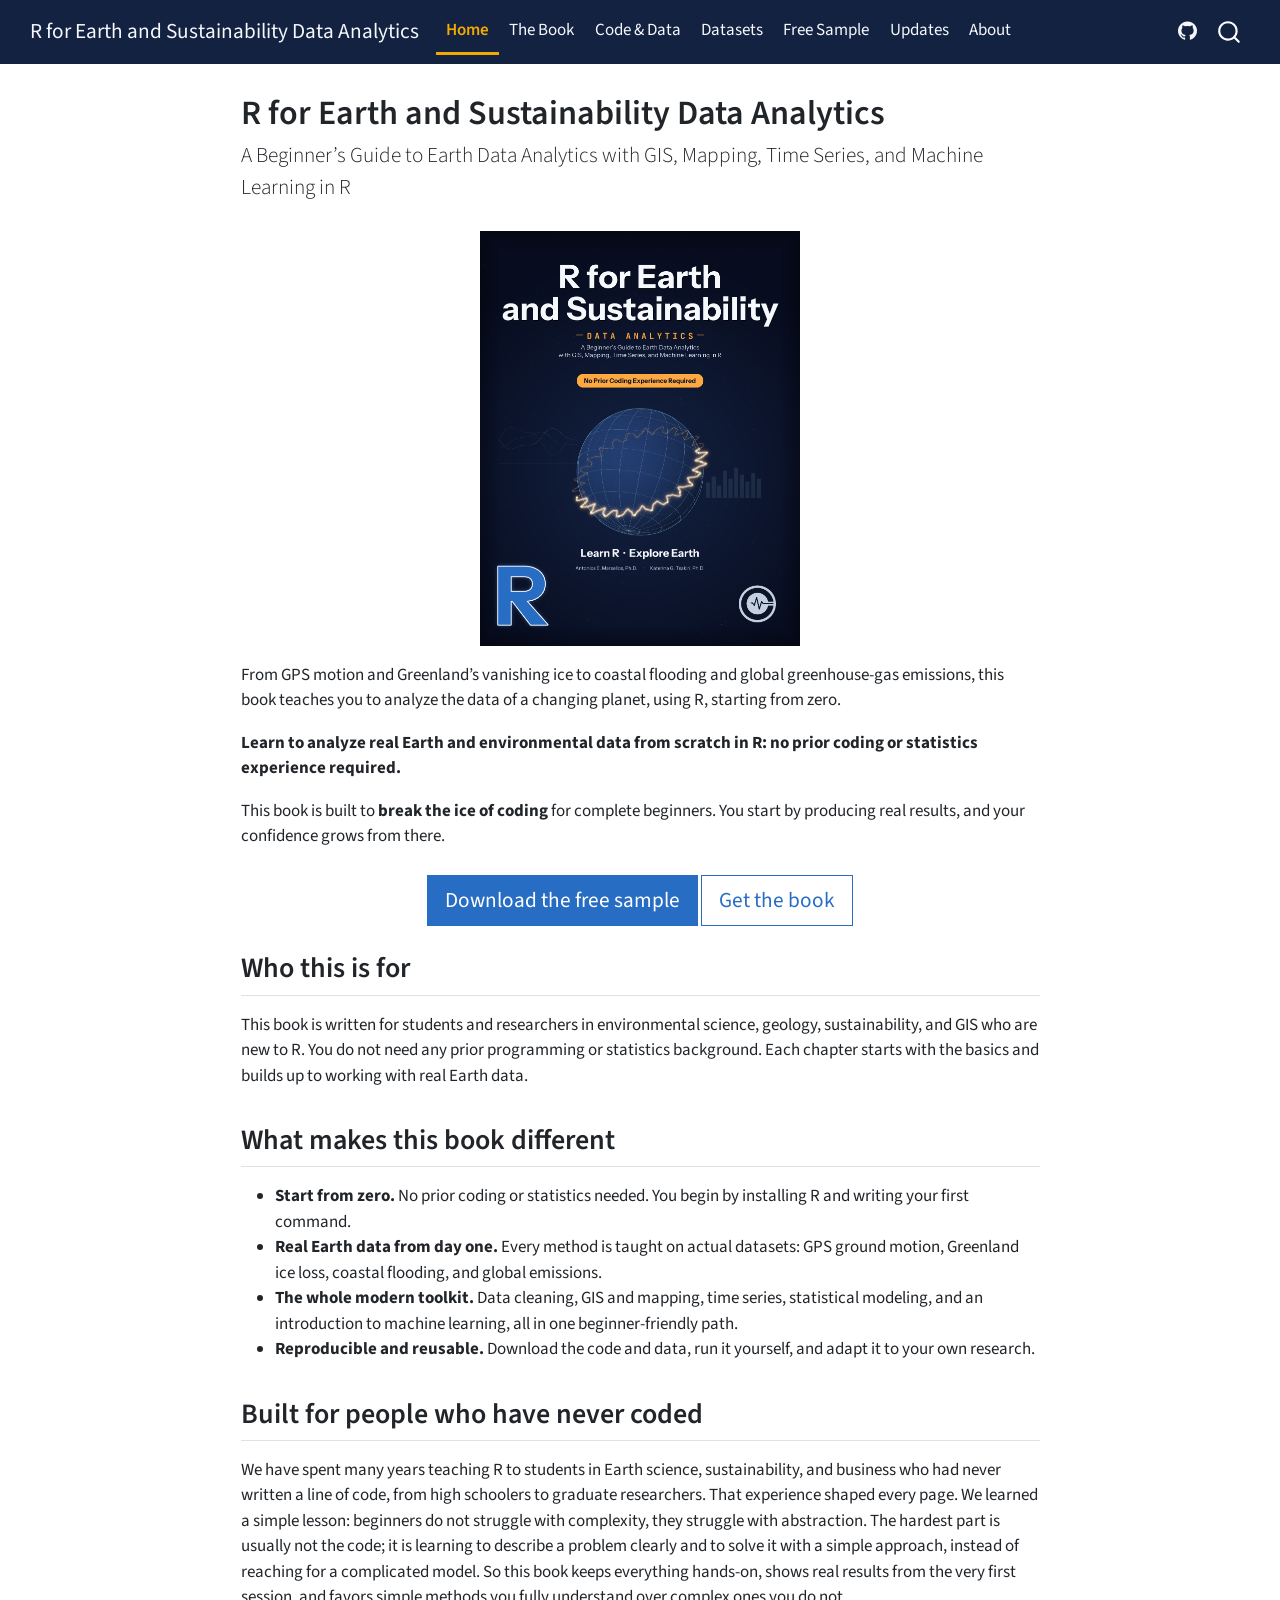
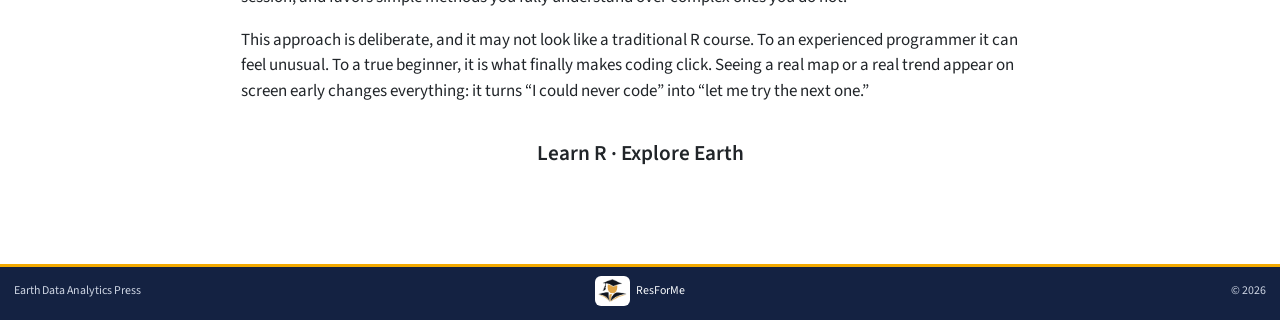
==== commit 46ebe2a0: "Website: real code example, ordered Datasets, active-nav, clearer copy, email - Code & Data: replace" ====
--- a/index.html
+++ b/index.html
@@ -194,7 +194,7 @@
 </section>
 <section id="built-for-people-who-have-never-coded" class="level2">
 <h2 class="anchored" data-anchor-id="built-for-people-who-have-never-coded">Built for people who have never coded</h2>
-<p>We have spent many years teaching R to students in Earth science, sustainability, and business who had never written a line of code, from high schoolers to graduate researchers. That experience shaped every page. We learned a simple lesson: beginners do not struggle with complexity, they struggle with abstraction. So this book keeps everything hands-on and shows real results from the very first session.</p>
+<p>We have spent many years teaching R to students in Earth science, sustainability, and business who had never written a line of code, from high schoolers to graduate researchers. That experience shaped every page. We learned a simple lesson: beginners do not struggle with complexity, they struggle with abstraction. The hardest part is usually not the code; it is learning to describe a problem clearly and to solve it with a simple approach, instead of reaching for a complicated model. So this book keeps everything hands-on, shows real results from the very first session, and favors simple methods you fully understand over complex ones you do not.</p>
 <p>This approach is deliberate, and it may not look like a traditional R course. To an experienced programmer it can feel unusual. To a true beginner, it is what finally makes coding click. Seeing a real map or a real trend appear on screen early changes everything: it turns “I could never code” into “let me try the next one.”</p>
 <div style="text-align: center; font-size: 1.25rem; font-weight: 600; margin-top: 2rem;">
 <p>Learn R · Explore Earth</p>
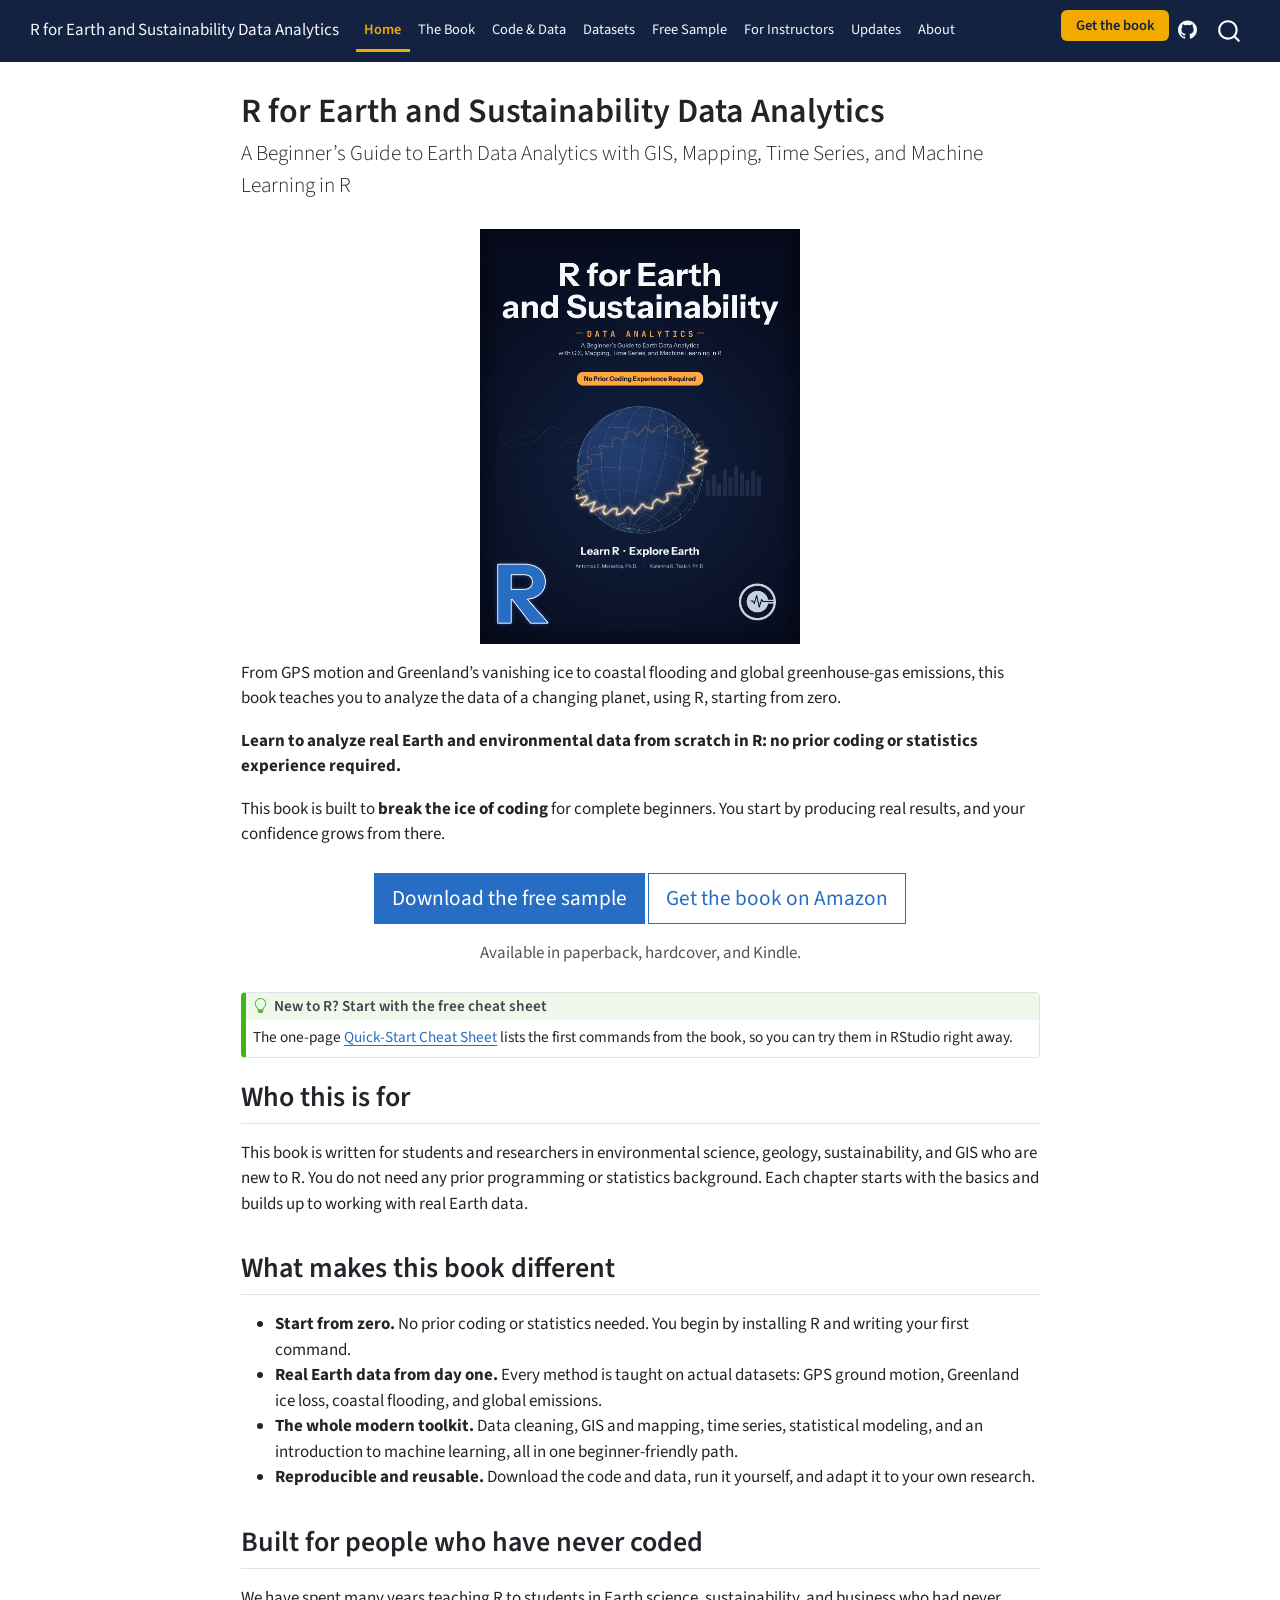
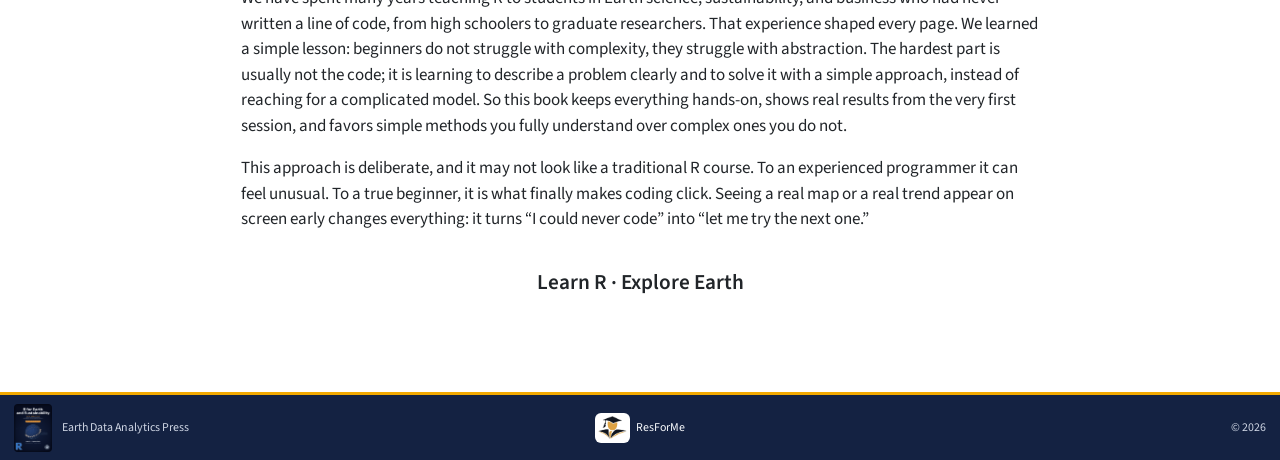
==== commit e341192a: "Website: instructors page, cheatsheet download, JUL04 corrected sample - New Teach With This Book pa" ====
--- a/index.html
+++ b/index.html
@@ -87,7 +87,7 @@
 
 <div id="quarto-search-results"></div>
   <header id="quarto-header" class="headroom fixed-top">
-    <nav class="navbar navbar-expand-lg " data-bs-theme="dark">
+    <nav class="navbar navbar-expand-xl " data-bs-theme="dark">
       <div class="navbar-container container-fluid">
       <div class="navbar-brand-container mx-auto">
     <a class="navbar-brand" href="./index.html">
@@ -121,6 +121,10 @@
 <span class="menu-text">Free Sample</span></a>
   </li>  
   <li class="nav-item">
+    <a class="nav-link" href="./instructors.html"> 
+<span class="menu-text">For Instructors</span></a>
+  </li>  
+  <li class="nav-item">
     <a class="nav-link" href="./updates.html"> 
 <span class="menu-text">Updates</span></a>
   </li>  
@@ -130,6 +134,10 @@
   </li>  
 </ul>
             <ul class="navbar-nav navbar-nav-scroll ms-auto">
+  <li class="nav-item">
+    <a class="nav-link" href="https://www.amazon.com/dp/B0H6J1YSK5"> 
+<span class="menu-text">Get the book</span></a>
+  </li>  
   <li class="nav-item compact">
     <a class="nav-link" href="https://github.com/marsellos/rgeo"> <i class="bi bi-github" role="img" aria-label="GitHub">
 </i> 
@@ -177,7 +185,23 @@
 <p><strong>Learn to analyze real Earth and environmental data from scratch in R: no prior coding or statistics experience required.</strong></p>
 <p>This book is built to <strong>break the ice of coding</strong> for complete beginners. You start by producing real results, and your confidence grows from there.</p>
 <div style="text-align: center; margin-top: 1.5rem; margin-bottom: 1.5rem;">
-<p><a href="sample/R-GEO_sample_chapter1.pdf" class="btn btn-primary btn-lg" target="_blank" rel="noopener">Download the free sample</a> <!-- TODO: replace the placeholder href below with the live Amazon/KDP product link once the book is published. --> <a href="#" class="btn btn-outline-primary btn-lg">Get the book</a></p>
+<p><a href="sample/R-GEO_sample_chapter1.pdf" class="btn btn-primary btn-lg" target="_blank" rel="noopener">Download the free sample</a> <a href="https://www.amazon.com/dp/B0H6J1YSK5" class="btn btn-outline-primary btn-lg">Get the book on Amazon</a></p>
+</div>
+<div style="text-align: center; margin-top: -0.5rem; margin-bottom: 1.5rem; color: #555;">
+<p>Available in paperback, hardcover, and Kindle.</p>
+</div>
+<div class="callout callout-style-default callout-tip callout-titled">
+<div class="callout-header d-flex align-content-center">
+<div class="callout-icon-container">
+<i class="callout-icon"></i>
+</div>
+<div class="callout-title-container flex-fill">
+New to R? Start with the free cheat sheet
+</div>
+</div>
+<div class="callout-body-container callout-body">
+<p>The one-page <a href="./updates.html#get-the-free-cheat-sheet">Quick-Start Cheat Sheet</a> lists the first commands from the book, so you can try them in RStudio right away.</p>
+</div>
 </div>
 <section id="who-this-is-for" class="level2">
 <h2 class="anchored" data-anchor-id="who-this-is-for">Who this is for</h2>
@@ -637,7 +661,7 @@
 <footer class="footer">
   <div class="nav-footer">
     <div class="nav-footer-left">
-<p>Earth Data Analytics Press</p>
+<p><a href="https://www.amazon.com/dp/B0H6J1YSK5" aria-label="Get the book"><img src="assets/cover.png" alt="R for Earth and Sustainability Data Analytics book cover" style="height:48px;border-radius:4px;vertical-align:middle;margin-right:10px"></a>Earth Data Analytics Press</p>
 </div>   
     <div class="nav-footer-center">
 <p><a href="https://resforme.com" style="text-decoration:none"><img src="assets/resforme-logo.png" alt="ResForMe" style="height:30px;background:#fff;border-radius:6px;padding:3px;vertical-align:middle;margin-right:6px">ResForMe</a></p>
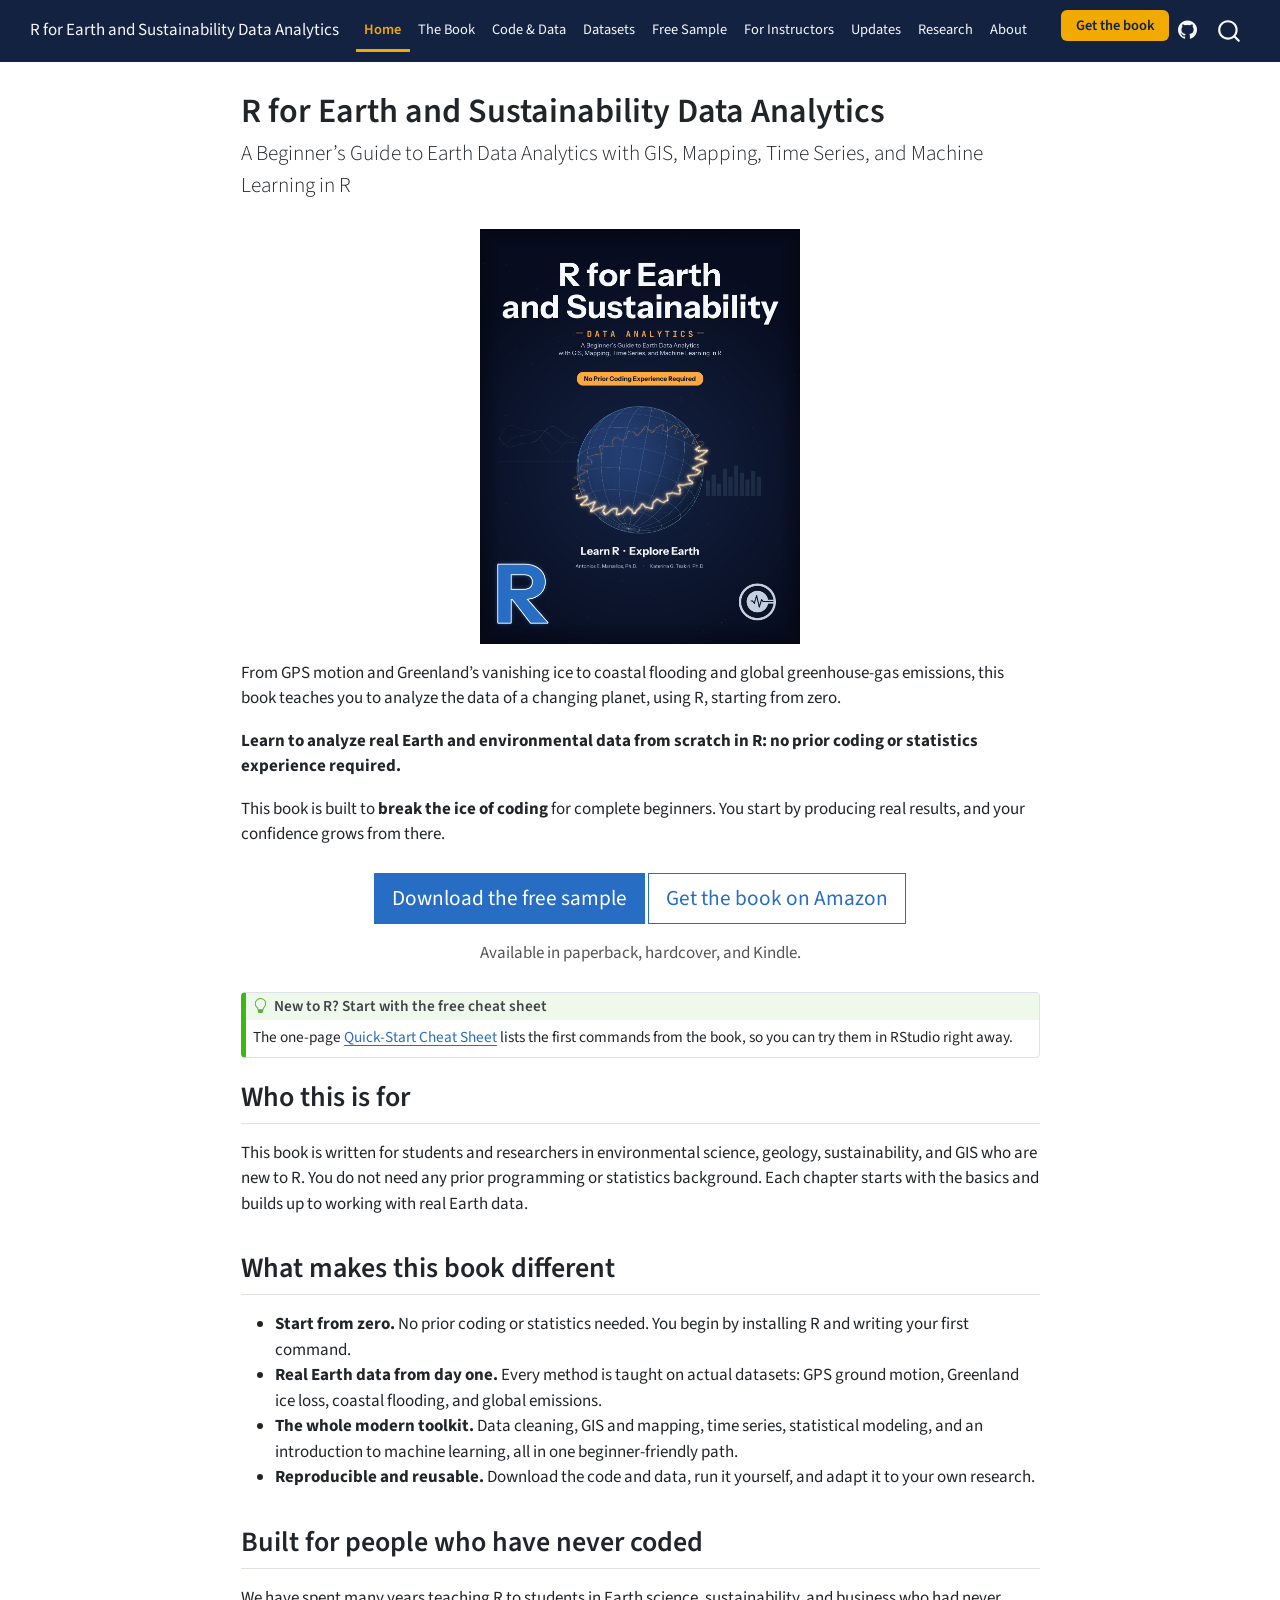
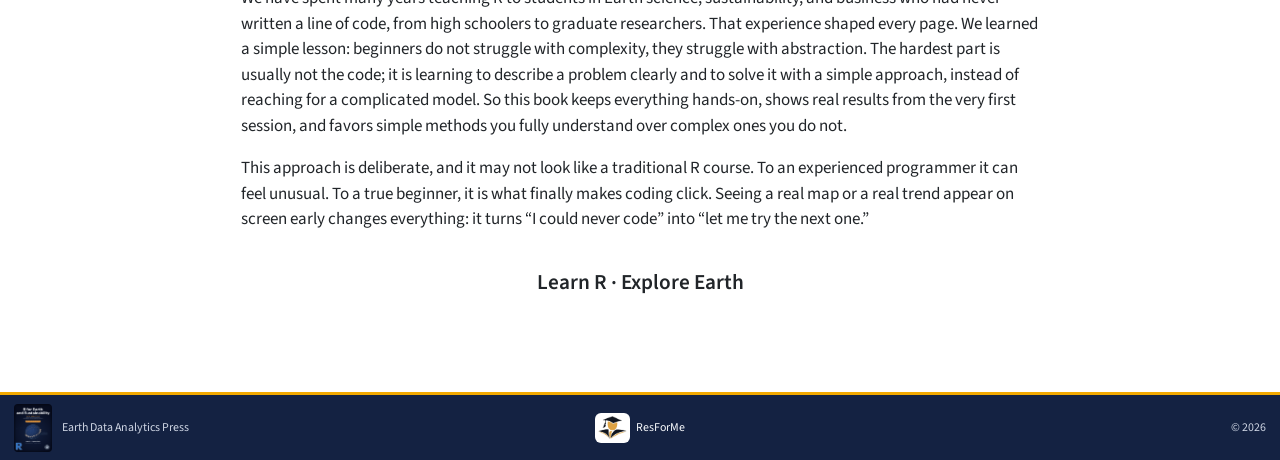
==== commit 8454e741: "Update site (2026-07-07 06:15)" ====
--- a/index.html
+++ b/index.html
@@ -129,13 +129,17 @@
 <span class="menu-text">Updates</span></a>
   </li>  
   <li class="nav-item">
+    <a class="nav-link" href="https://marsellos.github.io/research/"> 
+<span class="menu-text">Research</span></a>
+  </li>  
+  <li class="nav-item">
     <a class="nav-link" href="./about.html"> 
 <span class="menu-text">About</span></a>
   </li>  
 </ul>
             <ul class="navbar-nav navbar-nav-scroll ms-auto">
   <li class="nav-item">
-    <a class="nav-link" href="https://www.amazon.com/dp/B0H6J1YSK5"> 
+    <a class="nav-link" href="https://www.amazon.com/dp/B0H6J1YSK5" rel="noopener" target="_blank"> 
 <span class="menu-text">Get the book</span></a>
   </li>  
   <li class="nav-item compact">
